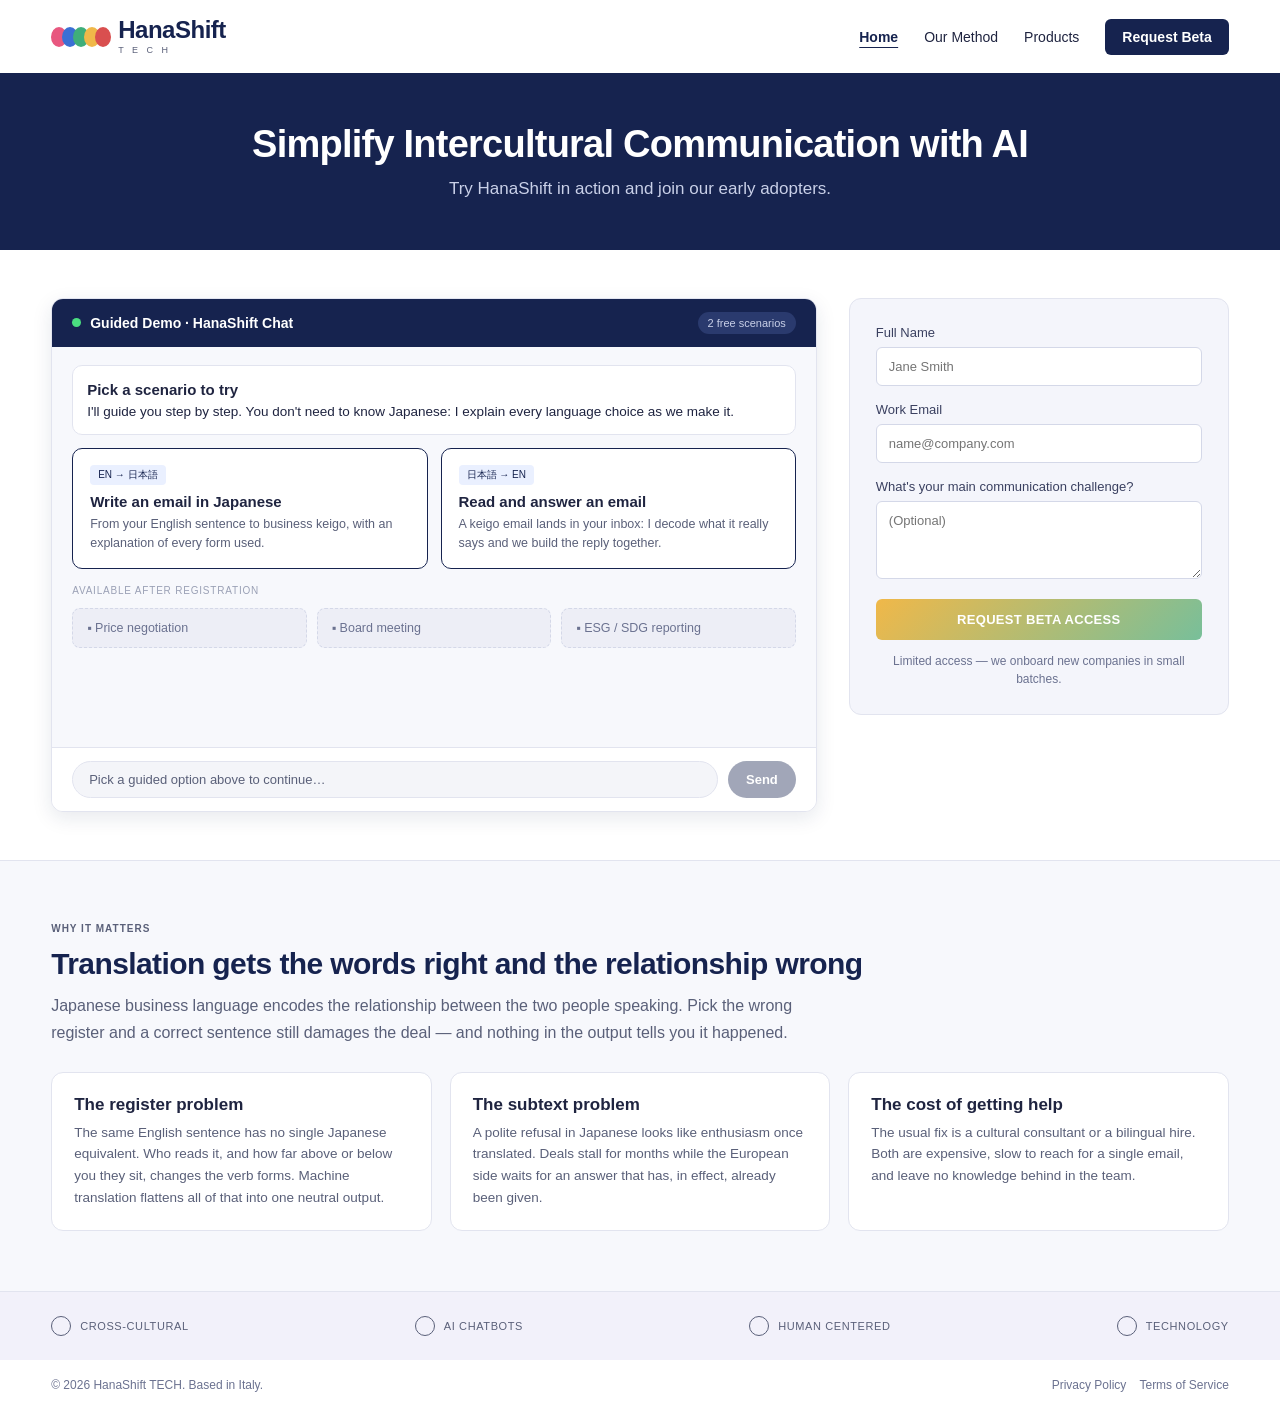
==== index.html @ e816ad3b "Add files via upload" ====
<!DOCTYPE html>
<html lang="en">
<head>
<meta charset="utf-8">
<meta name="viewport" content="width=device-width, initial-scale=1">
<title>HanaShift Tech — Cross-cultural communication between Europe and Japan</title>
<meta name="description" content="An AI assistant that writes and reads Japanese business communication in the right register, and explains every choice as it makes it.">
<link rel="stylesheet" href="assets/styles.css">
</head>
<body>

<div class="wrap">
  <nav>
    <a class="brand" href="index.html">
      <div class="petals">
        <span style="background:#E8577F"></span><span style="background:#3B6FD4"></span>
        <span style="background:#3FAE7A"></span><span style="background:#F0B849"></span>
        <span style="background:#D94F4F"></span>
      </div>
      <div class="wordmark"><strong>HanaShift</strong><em>T E C H</em></div>
    </a>
    <div class="navlinks">
      <a href="index.html" aria-current="page">Home</a>
      <a href="method.html">Our Method</a>
      <a href="products.html">Products</a>
      <a href="#form" class="navcta">Request Beta</a>
    </div>
  </nav>
</div>

<div class="hero">
  <div class="wrap">
    <h1>Simplify Intercultural Communication with AI</h1>
    <p>Try HanaShift in action and join our early adopters.</p>
  </div>
</div>

<div class="wrap">
  <div class="cols">

    <section class="demo">
      <div class="demohead">
        <div class="t"><span class="live"></span> Guided Demo &middot; HanaShift Chat</div>
        <div class="counter">2 free scenarios</div>
      </div>
      <div class="stage" id="stage" aria-live="polite"></div>
      <div class="bar">
        <input id="fakeinput" disabled value="Pick a guided option above to continue…" aria-label="Message field, disabled during the demo">
        <button disabled>Send</button>
      </div>
    </section>

    <aside class="form" id="form">
      <label for="n">Full Name</label>
      <input id="n" placeholder="Jane Smith" autocomplete="name">
      <label for="e">Work Email</label>
      <input id="e" type="email" placeholder="name@company.com" autocomplete="email">
      <label for="c">What's your main communication challenge?</label>
      <textarea id="c" placeholder="(Optional)"></textarea>
      <button class="gold" type="button" id="submit">REQUEST BETA ACCESS</button>
      <p class="fine">Limited access — we onboard new companies in small batches.</p>
    </aside>

  </div>
</div>

<div class="section alt">
  <div class="wrap">
    <p class="eyebrow">WHY IT MATTERS</p>
    <h2>Translation gets the words right and the relationship wrong</h2>
    <p class="lede">Japanese business language encodes the relationship between the two people speaking. Pick the wrong
      register and a correct sentence still damages the deal — and nothing in the output tells you it happened.</p>
    <div class="grid g3">
      <div class="tile">
        <h3>The register problem</h3>
        <p>The same English sentence has no single Japanese equivalent. Who reads it, and how far above or below you they
          sit, changes the verb forms. Machine translation flattens all of that into one neutral output.</p>
      </div>
      <div class="tile">
        <h3>The subtext problem</h3>
        <p>A polite refusal in Japanese looks like enthusiasm once translated. Deals stall for months while the European
          side waits for an answer that has, in effect, already been given.</p>
      </div>
      <div class="tile">
        <h3>The cost of getting help</h3>
        <p>The usual fix is a cultural consultant or a bilingual hire. Both are expensive, slow to reach for a single
          email, and leave no knowledge behind in the team.</p>
      </div>
    </div>
  </div>
</div>

<div class="strip">
  <div class="wrap">
    <div><i></i>CROSS-CULTURAL</div><div><i></i>AI CHATBOTS</div>
    <div><i></i>HUMAN CENTERED</div><div><i></i>TECHNOLOGY</div>
  </div>
</div>

<div class="wrap"><footer>
  <span>&copy; 2026 HanaShift TECH. Based in Italy.</span>
  <span><a href="privacy.html">Privacy Policy</a> &nbsp;&nbsp; <a href="terms.html">Terms of Service</a></span>
</footer></div>

<script src="assets/demo.js"></script>
<script>
/* GitHub Pages serves static files only — there is no backend to post to.
   Paste a form endpoint here (Formspree, Getform, Google Apps Script, etc.)
   and the form starts working. Leave empty and it just explains itself. */
const FORM_ENDPOINT = '';

const btn = document.getElementById('submit');
const fine = document.querySelector('.fine');

btn.addEventListener('click', async function () {
  const name = document.getElementById('n').value.trim();
  const email = document.getElementById('e').value.trim();
  const msg = document.getElementById('c').value.trim();

  if (!name || !email) { fine.textContent = 'Please fill in your name and work email.'; return; }
  if (!/^[^@\s]+@[^@\s]+\.[^@\s]+$/.test(email)) { fine.textContent = 'That email address doesn\'t look right.'; return; }

  if (!FORM_ENDPOINT) {
    fine.textContent = 'Demo mode: no form endpoint configured yet (see FORM_ENDPOINT in index.html).';
    return;
  }

  btn.disabled = true;
  btn.textContent = 'SENDING…';
  try {
    const res = await fetch(FORM_ENDPOINT, {
      method: 'POST',
      headers: { 'Content-Type': 'application/json', 'Accept': 'application/json' },
      body: JSON.stringify({ name: name, email: email, message: msg })
    });
    if (!res.ok) throw new Error(res.status);
    btn.textContent = 'REQUEST RECEIVED';
    fine.textContent = 'Thanks — we\'ll be in touch shortly.';
  } catch (err) {
    btn.disabled = false;
    btn.textContent = 'REQUEST BETA ACCESS';
    fine.textContent = 'Something went wrong. Please email us directly instead.';
  }
});
</script>
</body>
</html>
---- assets/styles.css ----
:root{
  --navy:#16234F; --navy2:#2A3A6E; --ink:#1F2440; --muted:#5A6079;
  --line:#E2E4EF; --bg:#F7F8FC; --paper:#FFFFFF; --lav:#F2F1FA;
  --gold:#F0B849; --green:#3FAE7A;
  --amberBg:#FFF8E8; --amberInk:#6B5418; --amberHead:#8A6516;
  --redBg:#FDEEEE; --redInk:#8A4444; --redHead:#B03A3A;
  --sans:-apple-system,BlinkMacSystemFont,"Segoe UI",Roboto,"Helvetica Neue",Arial,sans-serif;
  --jp:"Hiragino Sans","Yu Gothic","Noto Sans JP",Meiryo,var(--sans);
}
*{box-sizing:border-box}
html{scroll-behavior:smooth}
body{margin:0;font-family:var(--sans);color:var(--ink);background:var(--paper);-webkit-font-smoothing:antialiased}
:focus-visible{outline:2px solid var(--gold);outline-offset:2px;border-radius:4px}
.wrap{max-width:1280px;margin:0 auto;padding:0 clamp(16px,4vw,64px)}

/* ---------- nav ---------- */
nav{display:flex;align-items:center;justify-content:space-between;padding:18px 0;gap:16px;flex-wrap:wrap}
.brand{display:flex;align-items:center;gap:12px;text-decoration:none}
.petals{display:flex}
.petals span{width:16px;height:20px;border-radius:50%;margin-right:-5px}
.wordmark strong{display:block;font-size:24px;font-weight:800;color:var(--navy);letter-spacing:-.02em;line-height:1}
.wordmark em{display:block;font-style:normal;font-size:9px;letter-spacing:3px;color:var(--muted);margin-top:3px}
.navlinks{display:flex;align-items:center;gap:26px;font-size:14px}
.navlinks a{color:var(--ink);text-decoration:none}
.navlinks a:hover{color:var(--navy)}
.navlinks a[aria-current]{font-weight:600;color:var(--navy);text-decoration:underline;text-underline-offset:5px}
.navcta{background:var(--navy);color:#fff!important;padding:10px 17px;border-radius:6px;font-weight:600}

/* ---------- hero ---------- */
.hero{background:var(--navy);color:#fff;text-align:center;padding:clamp(30px,5vw,48px) 0}
.hero h1{font-size:clamp(24px,3.4vw,38px);line-height:1.24;margin:0 0 8px;font-weight:800;letter-spacing:-.02em}
.hero p{margin:0 auto;max-width:640px;color:#C9D0E8;font-size:clamp(14px,1.5vw,17px);line-height:1.5}

/* ---------- generic page sections ---------- */
.section{padding:clamp(32px,5vw,60px) 0}
.section.alt{background:var(--bg);border-top:1px solid var(--line);border-bottom:1px solid var(--line)}
.eyebrow{font-size:10px;letter-spacing:1px;color:var(--green);font-weight:700;margin:0 0 10px}
.section h2{font-size:clamp(21px,2.6vw,30px);margin:0 0 12px;letter-spacing:-.02em;color:var(--navy)}
.section h3{font-size:17px;margin:0 0 7px;color:var(--ink)}
.lede{font-size:16px;line-height:1.65;color:var(--muted);max-width:760px;margin:0 0 26px}
.section p{line-height:1.65;color:var(--muted)}
.grid{display:grid;gap:18px}
.g2{grid-template-columns:repeat(2,1fr)}
.g3{grid-template-columns:repeat(3,1fr)}
@media(max-width:860px){.g2,.g3{grid-template-columns:1fr}}
.tile{background:#fff;border:1px solid var(--line);border-radius:12px;padding:22px}
.tile.alt{background:var(--bg)}
.tile p{margin:0;font-size:13.5px;line-height:1.6}
.tile .tag{display:inline-block;font-size:10px;letter-spacing:.6px;background:#EAF0FF;color:var(--navy);padding:4px 9px;border-radius:4px;margin-bottom:11px;font-weight:600}
.tile .tag.soon{background:#EDEEF6;color:#7A809A}
.tile ul{margin:12px 0 0;padding-left:18px;color:var(--muted);font-size:13.5px;line-height:1.75}

/* register comparison */
.reg{background:#fff;border:1px solid var(--line);border-radius:12px;overflow:hidden}
.reg .head{background:var(--navy);color:#fff;padding:12px 18px;font-size:13px;font-weight:600}
.reg .rowx{display:grid;grid-template-columns:150px 1fr;gap:0;border-top:1px solid var(--line)}
@media(max-width:700px){.reg .rowx{grid-template-columns:1fr}}
.reg .who{background:var(--bg);padding:16px 18px;font-size:13px;font-weight:600;color:var(--navy)}
.reg .who small{display:block;font-weight:400;color:var(--muted);margin-top:4px;font-size:11.5px}
.reg .say{padding:16px 18px}
.reg .say .jp{font-family:var(--jp);font-size:16px;line-height:1.6;color:var(--ink)}
.reg .say p{margin:7px 0 0;font-size:12.5px;line-height:1.6;color:var(--muted)}

/* ---------- demo ---------- */
.cols{display:grid;grid-template-columns:1fr 380px;gap:32px;align-items:start;padding:clamp(24px,4vw,48px) 0}
@media(max-width:940px){.cols{grid-template-columns:1fr}}
.demo{border:1px solid var(--line);border-radius:12px;overflow:hidden;box-shadow:0 6px 20px rgba(22,35,79,.10);background:var(--paper)}
.demohead{background:var(--navy);color:#fff;display:flex;align-items:center;justify-content:space-between;gap:12px;padding:13px 20px}
.demohead .t{display:flex;align-items:center;gap:9px;font-size:14px;font-weight:600}
.live{width:9px;height:9px;border-radius:50%;background:#4ADE80;flex:none}
.counter{background:var(--navy2);color:#C9D0E8;font-size:11px;padding:5px 10px;border-radius:20px;white-space:nowrap}
.stage{background:var(--bg);padding:18px 20px;min-height:400px;max-height:min(62vh,580px);overflow-y:auto;scroll-behavior:smooth}
@media(max-width:600px){.stage{padding:14px}}

.row{margin-bottom:13px}
.row.me{display:flex;justify-content:flex-end}
.bot{background:#fff;border:1px solid var(--line);border-radius:10px;padding:12px 14px;font-size:13.5px;line-height:1.55}
.me .bubble{background:var(--navy);color:#fff;border-radius:10px;padding:10px 14px;font-size:13.5px;line-height:1.5;max-width:80%}
.opts{display:flex;flex-wrap:wrap;gap:8px;margin-top:10px}
.opt{font:inherit;font-size:12.5px;background:#F4F5F9;border:1px solid var(--line);color:var(--muted);
     border-radius:16px;padding:7px 13px;cursor:pointer;transition:background .15s,color .15s,border-color .15s,transform .15s}
.opt:hover:not(:disabled){border-color:var(--navy);color:var(--navy);background:#EAF0FF;transform:translateY(-1px)}
.opt.chosen{background:var(--navy)!important;color:#fff!important;border-color:var(--navy)!important}
.opt:disabled{cursor:not-allowed;opacity:.55;border-style:dashed}
.opt .lock{font-size:10px;margin-right:5px}
.steps{display:flex;gap:7px;flex-wrap:wrap;margin-bottom:14px}
.chip{font-size:11px;padding:6px 11px;border-radius:14px;background:#E7EAF4;color:#6B7290;transition:background .3s,color .3s}
.chip.on{background:var(--navy);color:#fff;font-weight:500}

/* thinking */
.think{display:flex;align-items:center;gap:11px;background:#fff;border:1px solid var(--line);border-radius:10px;padding:12px 14px}
.think .dots{display:flex;gap:4px}
.think .dots i{width:6px;height:6px;border-radius:50%;background:var(--navy);opacity:.35;animation:bounce 1.25s infinite}
.think .dots i:nth-child(2){animation-delay:.16s}
.think .dots i:nth-child(3){animation-delay:.32s}
@keyframes bounce{0%,60%,100%{transform:translateY(0);opacity:.3}30%{transform:translateY(-4px);opacity:1}}
.think .lbl{font-size:12.5px;color:var(--muted)}
.think .lbl b{color:var(--navy);font-weight:600}

/* scenario picker */
.pick{display:grid;grid-template-columns:1fr 1fr;gap:13px;margin-top:12px}
@media(max-width:600px){.pick{grid-template-columns:1fr}}
.card{text-align:left;font:inherit;background:#fff;border:1.5px solid var(--navy);border-radius:10px;padding:15px 17px;cursor:pointer;
      transition:transform .15s,box-shadow .15s}
.card:hover:not(:disabled){transform:translateY(-2px);box-shadow:0 6px 16px rgba(22,35,79,.12)}
.card:disabled{border:1px dashed #D4D8E8;background:#EDEEF6;cursor:not-allowed;transform:none;box-shadow:none}
.card .tag{display:inline-block;font-size:10px;background:#EAF0FF;color:var(--navy);padding:3px 8px;border-radius:4px;margin-bottom:8px}
.card:disabled .tag{background:#E0E2ED;color:#8A90A6}
.card h4{margin:0 0 5px;font-size:15px;color:var(--ink)}
.card p{margin:0;font-size:12.5px;line-height:1.5;color:var(--muted)}
.locked{display:grid;grid-template-columns:repeat(3,1fr);gap:10px;margin-top:12px}
@media(max-width:600px){.locked{grid-template-columns:1fr}}
.lockrow{background:#EDEEF6;border:1px dashed #D4D8E8;border-radius:8px;padding:12px 14px;font-size:12.5px;color:#6B7290}
.stage .eyebrow{color:#9AA0B5;font-weight:500;letter-spacing:.8px;margin:16px 0 0}

/* generated output */
.mail{background:#fff;border:1.5px solid var(--green);border-radius:10px;padding:15px 18px}
.mail .lbl{font-size:10px;letter-spacing:.8px;color:var(--green);font-weight:700;display:block;margin-bottom:9px}
.mail pre{font-family:var(--jp);font-size:14.5px;line-height:1.75;margin:0;white-space:pre-wrap;color:var(--ink)}
.note{border-radius:8px;padding:11px 13px;margin-top:11px;font-size:12.5px;line-height:1.55}
.note.amber{background:var(--amberBg);color:var(--amberInk)}
.note.amber b{color:var(--amberHead);display:block;margin-bottom:4px}
.note.red{background:var(--redBg);color:var(--redInk)}
.note.red b{color:var(--redHead);display:block;margin-bottom:4px}
.gloss{background:var(--amberBg);border-radius:10px;padding:14px 16px;margin-top:12px}
.gloss>b{color:var(--amberHead);font-size:13px}
.term{background:#fff;border-radius:8px;padding:10px 13px;margin-top:9px}
.term .jp{font-family:var(--jp);font-size:13.5px;font-weight:600}
.term .kind{font-size:10px;background:#EAF0FF;color:var(--navy);padding:3px 7px;border-radius:4px;margin-left:8px;vertical-align:2px}
.term p{margin:5px 0 0;font-size:12px;line-height:1.5;color:var(--muted)}
.quiet{background:#EDEEF6;border:1px dashed #D4D8E8;border-radius:8px;padding:11px 14px;font-size:12.5px;color:var(--muted);line-height:1.5}

.gate{background:var(--navy);color:#fff;display:flex;align-items:center;justify-content:space-between;gap:16px;padding:16px 20px;flex-wrap:wrap}
.gate b{font-size:14px;display:block}
.gate span{font-size:12.5px;color:#B9C3E0;line-height:1.5}
.gold{font:inherit;font-weight:700;font-size:13px;letter-spacing:.3px;color:#fff;border:0;cursor:pointer;text-align:center;
      background:linear-gradient(135deg,var(--gold),#78BF9A);padding:13px 20px;border-radius:6px;text-decoration:none;display:inline-block}
.gold:hover{filter:brightness(1.05)}
.bar{display:flex;gap:10px;align-items:center;padding:13px 20px;border-top:1px solid var(--line);background:#fff}
.bar input{flex:1;min-width:0;font:inherit;font-size:13px;padding:10px 16px;border:1px solid var(--line);border-radius:20px;background:#F4F5F9;color:var(--muted)}
.bar button{font:inherit;font-size:13px;font-weight:600;background:var(--navy);color:#fff;border:0;border-radius:20px;padding:11px 18px;cursor:pointer}
.bar button:disabled{opacity:.4;cursor:not-allowed}

/* form */
.form{background:#F4F5FB;border:1px solid var(--line);border-radius:12px;padding:26px;transition:box-shadow .3s}
.form.flash{box-shadow:0 0 0 3px var(--gold)}
.form label{display:block;font-size:13px;font-weight:500;color:#3A4060;margin:0 0 7px}
.form input,.form textarea{width:100%;font:inherit;font-size:13px;padding:11px 12px;border:1px solid #D4D8E8;border-radius:6px;margin-bottom:16px;background:#fff}
.form textarea{min-height:78px;resize:vertical}
.form .gold{width:100%}
.fine{font-size:12px;color:#6B7290;text-align:center;line-height:1.5;margin:12px 0 0}

/* strip + footer */
.strip{background:var(--lav)}
.strip .wrap{display:flex;justify-content:space-between;gap:16px;flex-wrap:wrap;padding-top:24px;padding-bottom:24px}
.strip div{display:flex;align-items:center;gap:9px;font-size:11px;letter-spacing:.6px;color:var(--muted)}
.strip i{width:20px;height:20px;border:1.5px solid var(--muted);border-radius:50%;display:block;flex:none}
footer{display:flex;justify-content:space-between;gap:16px;flex-wrap:wrap;padding:18px 0;font-size:12px;color:#6B7290}
footer a{color:inherit;text-decoration:none}
footer a:hover{text-decoration:underline}

/* motion */
.fade{animation:fade .34s cubic-bezier(.22,.9,.35,1) both}
@keyframes fade{from{opacity:0;transform:translateY(8px)}to{opacity:1;transform:none}}
.opt{animation:pop .3s cubic-bezier(.22,.9,.35,1) both}
@keyframes pop{from{opacity:0;transform:translateY(6px) scale(.97)}to{opacity:1;transform:none}}
@media(prefers-reduced-motion:reduce){
  *{animation-duration:.01ms!important;animation-iteration-count:1!important;transition-duration:.01ms!important;scroll-behavior:auto!important}
}

/* ---------- legal pages ---------- */
.legal{max-width:780px;margin:0 auto;padding:clamp(28px,5vw,52px) 0}
.legal .meta{font-size:12.5px;color:var(--muted);margin:0 0 26px}
.legal .draft{background:var(--amberBg);border-radius:10px;padding:14px 16px;margin:0 0 30px;
  font-size:13px;line-height:1.6;color:var(--amberInk)}
.legal .draft b{display:block;color:var(--amberHead);margin-bottom:4px}
.legal h2{font-size:19px;color:var(--navy);margin:34px 0 10px;letter-spacing:-.01em}
.legal h2:first-of-type{margin-top:0}
.legal h3{font-size:15px;margin:20px 0 6px;color:var(--ink)}
.legal p,.legal li{font-size:14px;line-height:1.7;color:var(--muted)}
.legal ul{padding-left:20px;margin:8px 0}
.legal li{margin-bottom:6px}
.legal .ph{background:#EDEEF6;border-radius:4px;padding:1px 6px;font-size:13px;color:#4A5070}
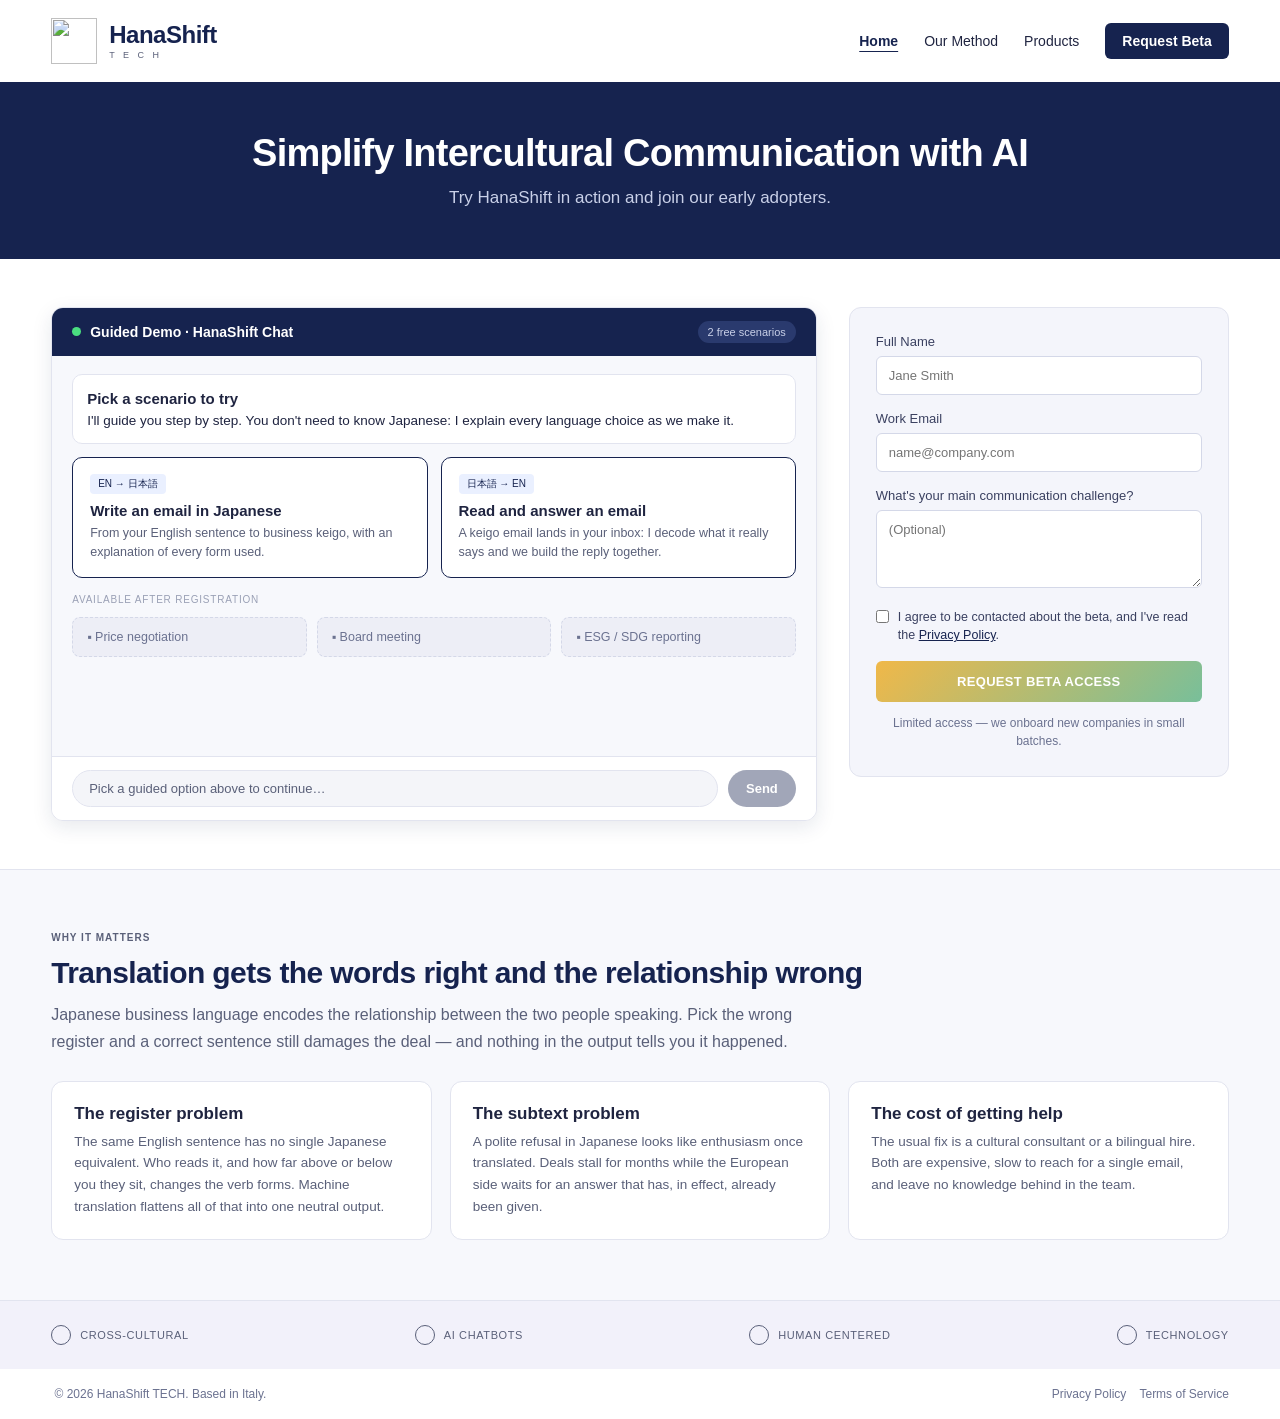
==== commit 9c9e6897: "Replace petals with logo image and update form handling" ====
--- a/index.html
+++ b/index.html
@@ -5,6 +5,7 @@
 <meta name="viewport" content="width=device-width, initial-scale=1">
 <title>HanaShift Tech — Cross-cultural communication between Europe and Japan</title>
 <meta name="description" content="An AI assistant that writes and reads Japanese business communication in the right register, and explains every choice as it makes it.">
+<link rel="icon" href="assets/favicon.png" type="image/png">
 <link rel="stylesheet" href="assets/styles.css">
 </head>
 <body>
@@ -12,11 +13,7 @@
 <div class="wrap">
   <nav>
     <a class="brand" href="index.html">
-      <div class="petals">
-        <span style="background:#E8577F"></span><span style="background:#3B6FD4"></span>
-        <span style="background:#3FAE7A"></span><span style="background:#F0B849"></span>
-        <span style="background:#D94F4F"></span>
-      </div>
+      <img class="mark" src="assets/mark.png" alt="" width="46" height="46">
       <div class="wordmark"><strong>HanaShift</strong><em>T E C H</em></div>
     </a>
     <div class="navlinks">
@@ -57,6 +54,18 @@
       <input id="e" type="email" placeholder="name@company.com" autocomplete="email">
       <label for="c">What's your main communication challenge?</label>
       <textarea id="c" placeholder="(Optional)"></textarea>
+
+      <div style="position:absolute;left:-9999px" aria-hidden="true">
+        <label for="company">Company (leave empty)</label>
+        <input id="company" type="text" tabindex="-1" autocomplete="off">
+      </div>
+
+      <label style="display:flex;gap:9px;align-items:flex-start;font-weight:400;font-size:12.5px;line-height:1.5;margin-bottom:16px;cursor:pointer">
+        <input type="checkbox" id="consent" style="width:auto;margin:2px 0 0;flex:none">
+        <span>I agree to be contacted about the beta, and I've read the
+          <a href="privacy.html" style="color:var(--navy)">Privacy Policy</a>.</span>
+      </label>
+
       <button class="gold" type="button" id="submit">REQUEST BETA ACCESS</button>
       <p class="fine">Limited access — we onboard new companies in small batches.</p>
     </aside>
@@ -98,48 +107,55 @@
 </div>
 
 <div class="wrap"><footer>
-  <span>&copy; 2026 HanaShift TECH. Based in Italy.</span>
+  <span class="flogo"><img src="assets/mark.png" alt=""> &copy; 2026 HanaShift TECH. Based in Italy.</span>
   <span><a href="privacy.html">Privacy Policy</a> &nbsp;&nbsp; <a href="terms.html">Terms of Service</a></span>
 </footer></div>
 
 <script src="assets/demo.js"></script>
 <script>
-/* GitHub Pages serves static files only — there is no backend to post to.
-   Paste a form endpoint here (Formspree, Getform, Google Apps Script, etc.)
-   and the form starts working. Leave empty and it just explains itself. */
-const FORM_ENDPOINT = '';
+
+const FORM_ENDPOINT = 'https://script.google.com/macros/s/AKfycbyyRyc6ujHx_OUegokKpyKIpXwE2NkzuU6CmTwWmoHFrar3cj2KbCZhE4tIMyyn8IKR/exec';
 
 const btn = document.getElementById('submit');
 const fine = document.querySelector('.fine');
+const DEFAULT_FINE = fine.textContent;
+
+function say(msg) { fine.textContent = msg; }
 
 btn.addEventListener('click', async function () {
   const name = document.getElementById('n').value.trim();
   const email = document.getElementById('e').value.trim();
-  const msg = document.getElementById('c').value.trim();
+  const message = document.getElementById('c').value.trim();
+  const company = document.getElementById('company').value; // honeypot
+  const consent = document.getElementById('consent').checked;
 
-  if (!name || !email) { fine.textContent = 'Please fill in your name and work email.'; return; }
-  if (!/^[^@\s]+@[^@\s]+\.[^@\s]+$/.test(email)) { fine.textContent = 'That email address doesn\'t look right.'; return; }
+  if (!name || !email) return say('Please fill in your name and work email.');
+  if (!/^[^@\s]+@[^@\s]+\.[^@\s]+$/.test(email)) return say('That email address doesn\'t look right.');
+  if (!consent) return say('Please tick the consent box so we can contact you.');
 
-  if (!FORM_ENDPOINT) {
-    fine.textContent = 'Demo mode: no form endpoint configured yet (see FORM_ENDPOINT in index.html).';
-    return;
-  }
+  if (!FORM_ENDPOINT) return say('Demo mode: no endpoint configured yet (see FORM_ENDPOINT in index.html).');
 
   btn.disabled = true;
   btn.textContent = 'SENDING…';
+  say('Sending…');
+
   try {
+    /* text/plain evita il preflight CORS, che Apps Script non gestisce. */
     const res = await fetch(FORM_ENDPOINT, {
       method: 'POST',
-      headers: { 'Content-Type': 'application/json', 'Accept': 'application/json' },
-      body: JSON.stringify({ name: name, email: email, message: msg })
+      headers: { 'Content-Type': 'text/plain;charset=utf-8' },
+      body: JSON.stringify({ name, email, message, company, page: location.href })
     });
-    if (!res.ok) throw new Error(res.status);
+    const out = await res.json();
+    if (!out.ok) throw new Error(out.error || 'rejected');
+
     btn.textContent = 'REQUEST RECEIVED';
-    fine.textContent = 'Thanks — we\'ll be in touch shortly.';
+    say('Thanks — we\'ll be in touch shortly.');
   } catch (err) {
     btn.disabled = false;
     btn.textContent = 'REQUEST BETA ACCESS';
-    fine.textContent = 'Something went wrong. Please email us directly instead.';
+    say('Something went wrong. Please email us directly instead.');
+    setTimeout(() => say(DEFAULT_FINE), 6000);
   }
 });
 </script>
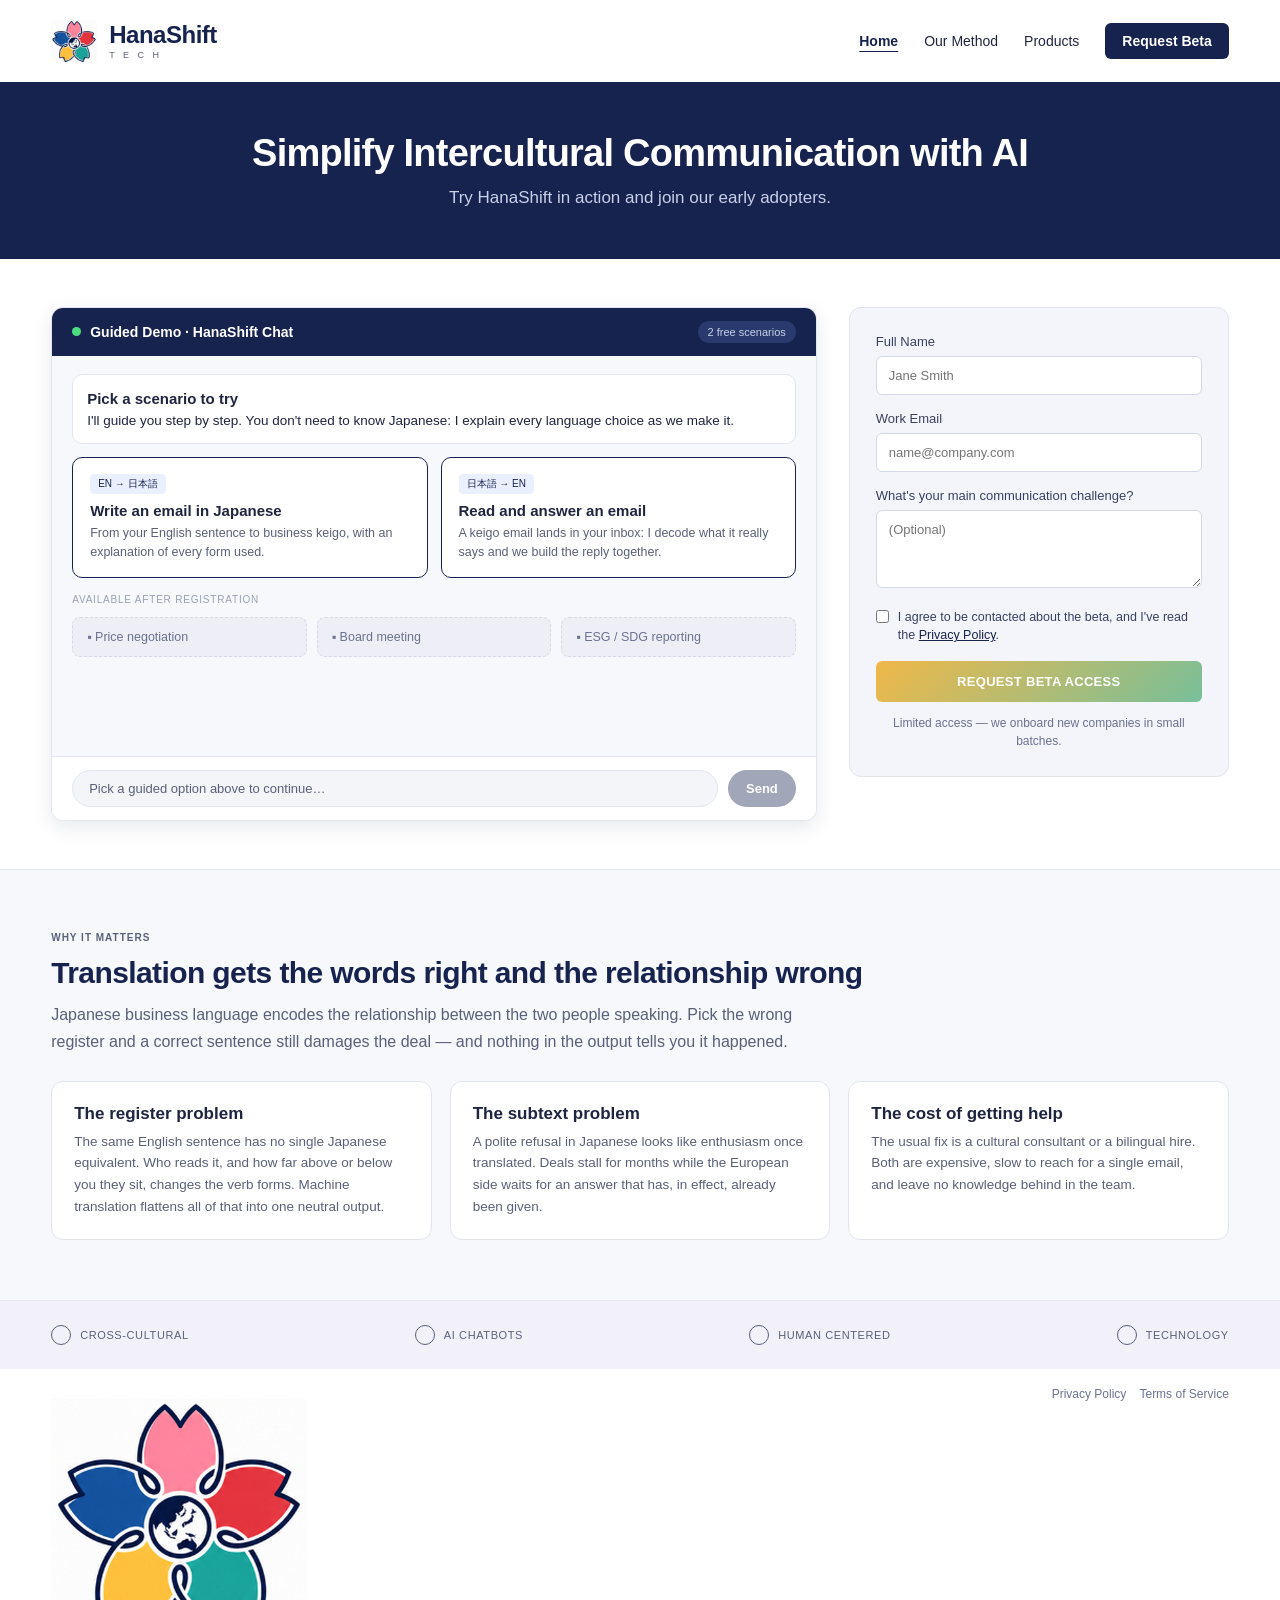
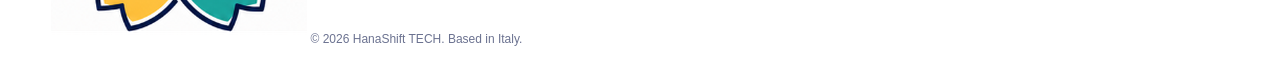
==== commit 9f486f70: "Enhance form with additional fields and validation Updated form fields to include company and seats," ====
--- a/index.html
+++ b/index.html
@@ -5,7 +5,12 @@
 <meta name="viewport" content="width=device-width, initial-scale=1">
 <title>HanaShift Tech — Cross-cultural communication between Europe and Japan</title>
 <meta name="description" content="An AI assistant that writes and reads Japanese business communication in the right register, and explains every choice as it makes it.">
-<link rel="icon" href="assets/favicon.png" type="image/png">
+<link rel="icon" href="assets/favicon.ico" sizes="any">
+<link rel="icon" href="assets/favicon-32.png" type="image/png" sizes="32x32">
+<link rel="icon" href="assets/favicon-16.png" type="image/png" sizes="16x16">
+<link rel="apple-touch-icon" href="assets/apple-touch-icon.png">
+<link rel="manifest" href="site.webmanifest">
+<meta name="theme-color" content="#16234F">
 <link rel="stylesheet" href="assets/styles.css">
 </head>
 <body>
@@ -55,9 +60,27 @@
       <label for="c">What's your main communication challenge?</label>
       <textarea id="c" placeholder="(Optional)"></textarea>
 
+      <!-- ATTIVA QUANDO VUOI: nome azienda + numero di utenti.
+           Togli questo commento e i due campi compaiono nel form.
+           Il JS li legge gia' se ci sono, e li ignora se non ci sono.
+           Ricorda di aggiungere anche le colonne in apps-script/Code.gs.
+
+      <label for="co">Company</label>
+      <input id="co" placeholder="Acme S.r.l." autocomplete="organization">
+
+      <label for="seats">How many people would use it?</label>
+      <select id="seats">
+        <option value="">Select…</option>
+        <option>1–5</option>
+        <option>6–20</option>
+        <option>21–100</option>
+        <option>More than 100</option>
+      </select>
+      -->
+
       <div style="position:absolute;left:-9999px" aria-hidden="true">
-        <label for="company">Company (leave empty)</label>
-        <input id="company" type="text" tabindex="-1" autocomplete="off">
+        <label for="hp_website">Website (leave empty)</label>
+        <input id="hp_website" type="text" tabindex="-1" autocomplete="off">
       </div>
 
       <label style="display:flex;gap:9px;align-items:flex-start;font-weight:400;font-size:12.5px;line-height:1.5;margin-bottom:16px;cursor:pointer">
@@ -113,7 +136,8 @@
 
 <script src="assets/demo.js"></script>
 <script>
-
+/* Endpoint del form. Vedi apps-script/Code.gs per il setup.
+   Incolla qui l'URL della distribuzione Apps Script (finisce con /exec). */
 const FORM_ENDPOINT = 'https://script.google.com/macros/s/AKfycbyyRyc6ujHx_OUegokKpyKIpXwE2NkzuU6CmTwWmoHFrar3cj2KbCZhE4tIMyyn8IKR/exec';
 
 const btn = document.getElementById('submit');
@@ -121,12 +145,16 @@
 const DEFAULT_FINE = fine.textContent;
 
 function say(msg) { fine.textContent = msg; }
+/* legge un campo se esiste, stringa vuota se e' ancora commentato nell'HTML */
+function val(id) { const el = document.getElementById(id); return el ? el.value.trim() : ''; }
 
 btn.addEventListener('click', async function () {
-  const name = document.getElementById('n').value.trim();
-  const email = document.getElementById('e').value.trim();
-  const message = document.getElementById('c').value.trim();
-  const company = document.getElementById('company').value; // honeypot
+  const name = val('n');
+  const email = val('e');
+  const message = val('c');
+  const company = val('co');      // attivo solo se il campo e' scommentato
+  const seats = val('seats');     // idem
+  const website = val('hp_website'); // honeypot
   const consent = document.getElementById('consent').checked;
 
   if (!name || !email) return say('Please fill in your name and work email.');
@@ -144,7 +172,7 @@
     const res = await fetch(FORM_ENDPOINT, {
       method: 'POST',
       headers: { 'Content-Type': 'text/plain;charset=utf-8' },
-      body: JSON.stringify({ name, email, message, company, page: location.href })
+      body: JSON.stringify({ name, email, company, seats, message, website, page: location.href })
     });
     const out = await res.json();
     if (!out.ok) throw new Error(out.error || 'rejected');
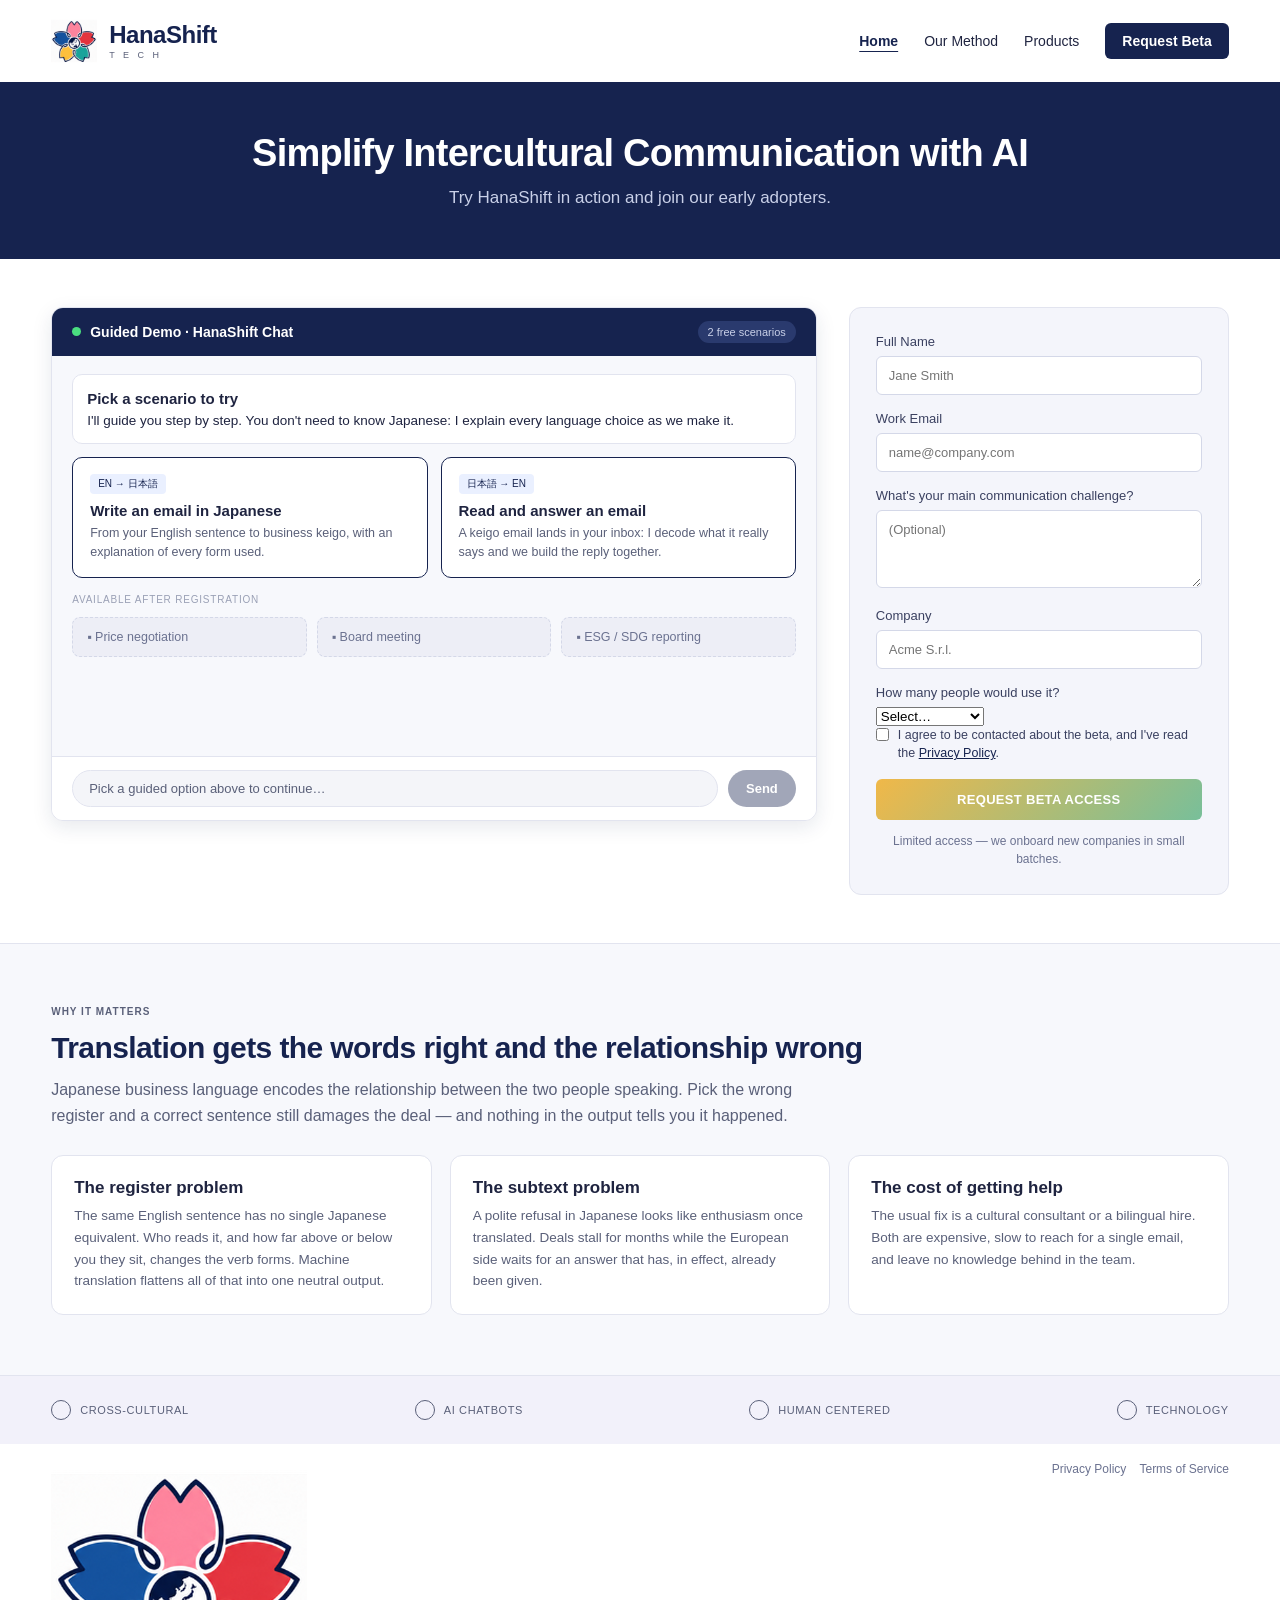
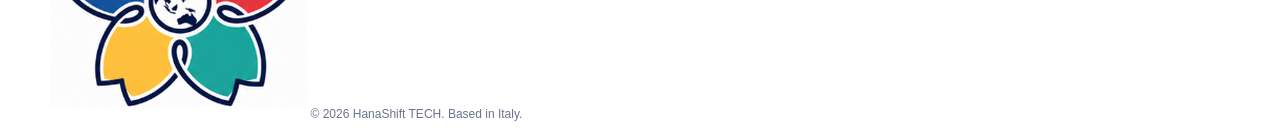
==== commit c575e499: "Remove unused comment for company fields in form Removed commented-out code related to company name " ====
--- a/index.html
+++ b/index.html
@@ -59,12 +59,6 @@
       <input id="e" type="email" placeholder="name@company.com" autocomplete="email">
       <label for="c">What's your main communication challenge?</label>
       <textarea id="c" placeholder="(Optional)"></textarea>
-
-      <!-- ATTIVA QUANDO VUOI: nome azienda + numero di utenti.
-           Togli questo commento e i due campi compaiono nel form.
-           Il JS li legge gia' se ci sono, e li ignora se non ci sono.
-           Ricorda di aggiungere anche le colonne in apps-script/Code.gs.
-
       <label for="co">Company</label>
       <input id="co" placeholder="Acme S.r.l." autocomplete="organization">
 
@@ -76,7 +70,6 @@
         <option>21–100</option>
         <option>More than 100</option>
       </select>
-      -->
 
       <div style="position:absolute;left:-9999px" aria-hidden="true">
         <label for="hp_website">Website (leave empty)</label>
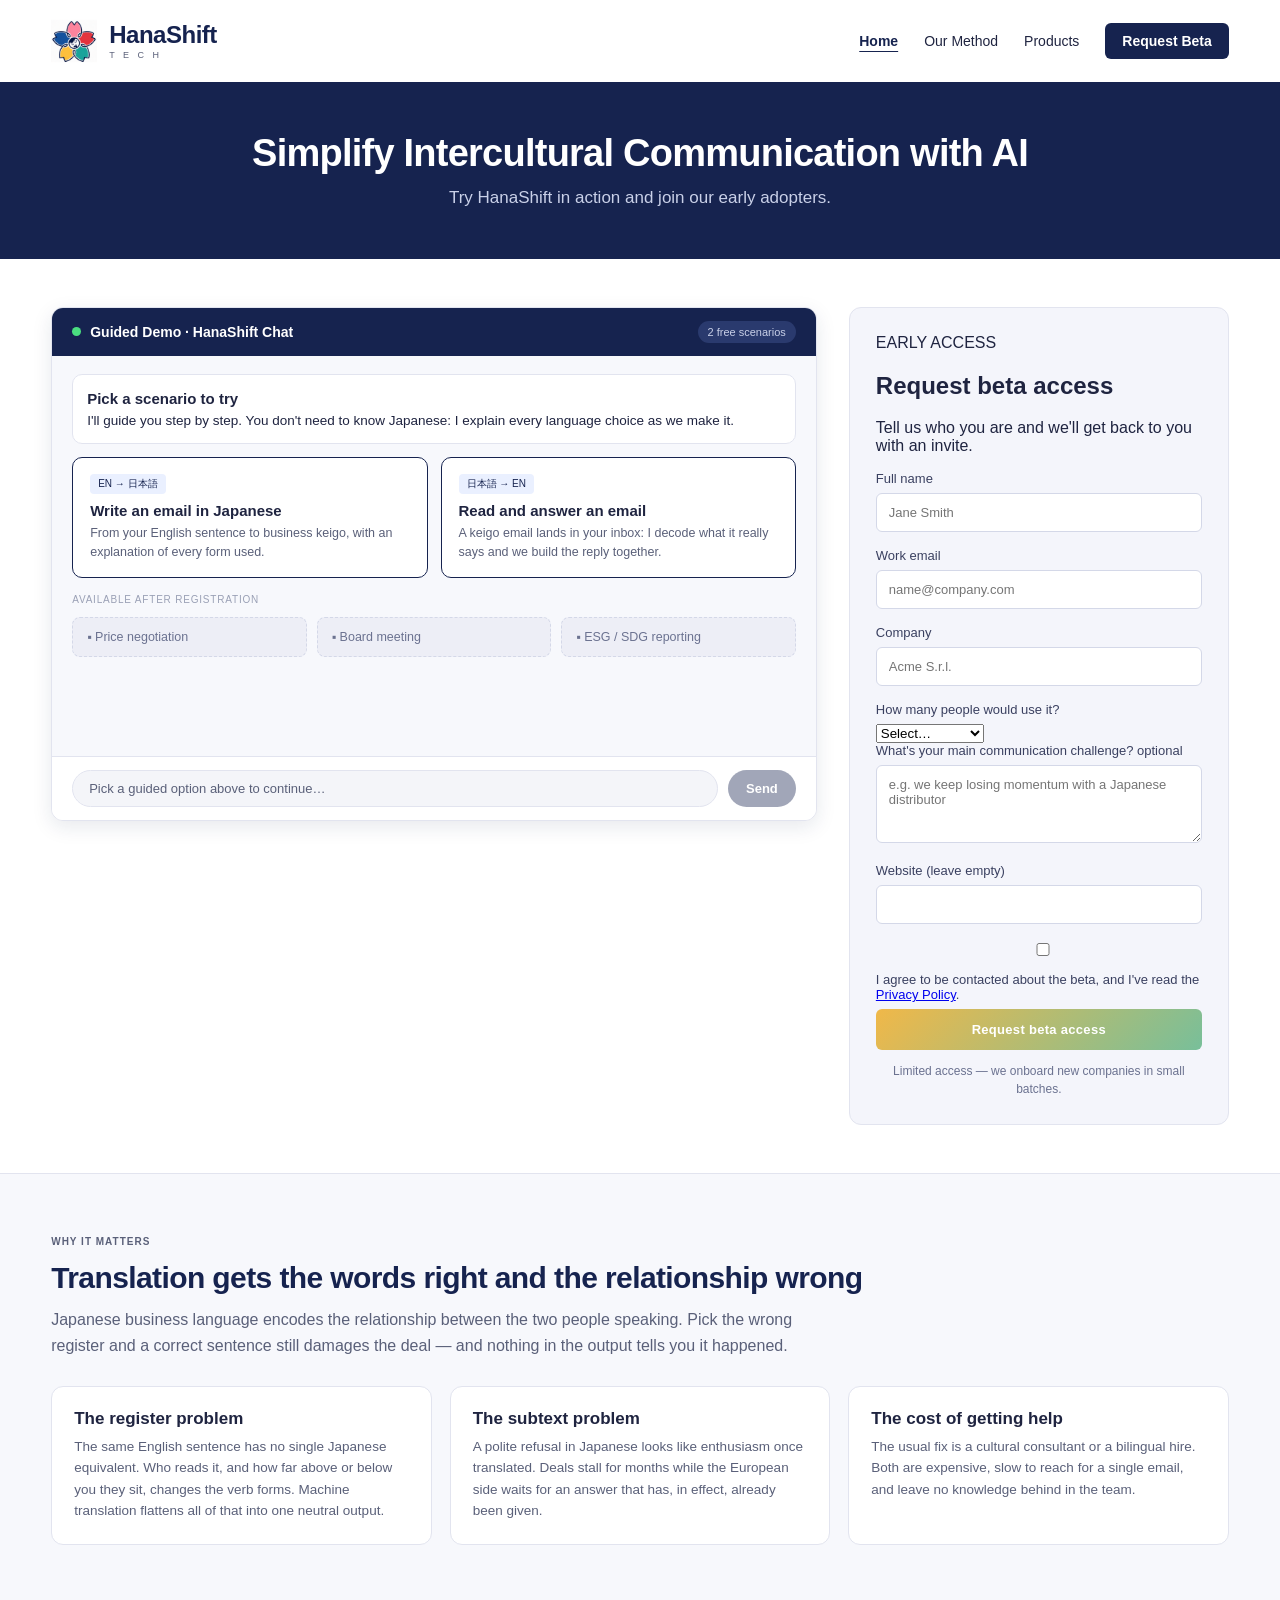
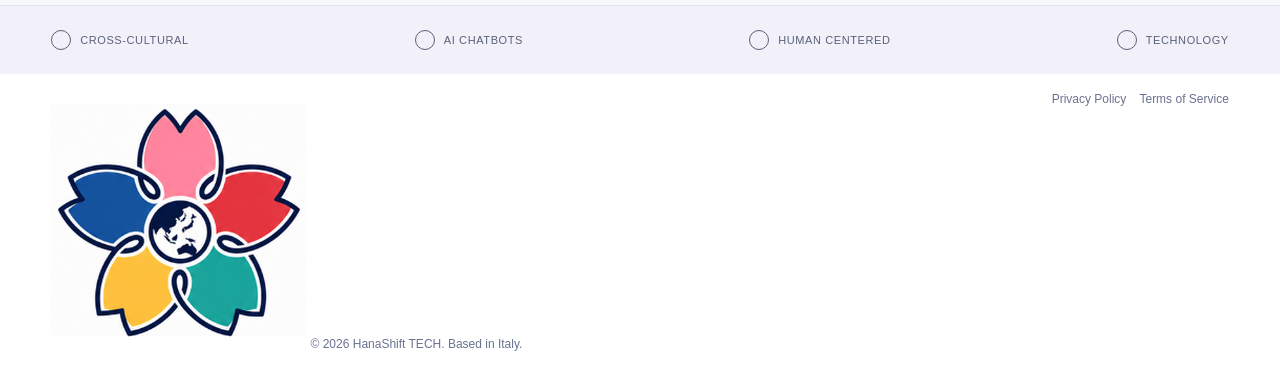
==== commit e8518880: "Refactor beta access form and update labels" ====
--- a/index.html
+++ b/index.html
@@ -53,36 +53,55 @@
     </section>
 
     <aside class="form" id="form">
-      <label for="n">Full Name</label>
-      <input id="n" placeholder="Jane Smith" autocomplete="name">
-      <label for="e">Work Email</label>
-      <input id="e" type="email" placeholder="name@company.com" autocomplete="email">
-      <label for="c">What's your main communication challenge?</label>
-      <textarea id="c" placeholder="(Optional)"></textarea>
-      <label for="co">Company</label>
-      <input id="co" placeholder="Acme S.r.l." autocomplete="organization">
-
-      <label for="seats">How many people would use it?</label>
-      <select id="seats">
-        <option value="">Select…</option>
-        <option>1–5</option>
-        <option>6–20</option>
-        <option>21–100</option>
-        <option>More than 100</option>
-      </select>
-
-      <div style="position:absolute;left:-9999px" aria-hidden="true">
+      <div class="form-head">
+        <span class="badge">EARLY ACCESS</span>
+        <h2>Request beta access</h2>
+        <p>Tell us who you are and we'll get back to you with an invite.</p>
+      </div>
+
+      <div class="field">
+        <label for="n">Full name</label>
+        <input id="n" placeholder="Jane Smith" autocomplete="name">
+      </div>
+
+      <div class="field">
+        <label for="e">Work email</label>
+        <input id="e" type="email" placeholder="name@company.com" autocomplete="email">
+      </div>
+      <div class="field">
+        <label for="co">Company</label>
+        <input id="co" placeholder="Acme S.r.l." autocomplete="organization">
+      </div>
+
+      <div class="field">
+        <label for="seats">How many people would use it?</label>
+        <select id="seats">
+          <option value="">Select…</option>
+          <option>1–5</option>
+          <option>6–20</option>
+          <option>21–100</option>
+          <option>More than 100</option>
+        </select>
+      </div>
+
+      <div class="field">
+        <label for="c">What's your main communication challenge? <span class="opt-tag">optional</span></label>
+        <textarea id="c" placeholder="e.g. we keep losing momentum with a Japanese distributor"></textarea>
+      </div>
+
+      <div class="hp" aria-hidden="true">
         <label for="hp_website">Website (leave empty)</label>
         <input id="hp_website" type="text" tabindex="-1" autocomplete="off">
       </div>
 
-      <label style="display:flex;gap:9px;align-items:flex-start;font-weight:400;font-size:12.5px;line-height:1.5;margin-bottom:16px;cursor:pointer">
-        <input type="checkbox" id="consent" style="width:auto;margin:2px 0 0;flex:none">
+      <label class="consent" for="consent">
+        <input type="checkbox" id="consent">
+        <span class="box" aria-hidden="true"></span>
         <span>I agree to be contacted about the beta, and I've read the
-          <a href="privacy.html" style="color:var(--navy)">Privacy Policy</a>.</span>
+          <a href="privacy.html">Privacy Policy</a>.</span>
       </label>
 
-      <button class="gold" type="button" id="submit">REQUEST BETA ACCESS</button>
+      <button class="gold" type="button" id="submit">Request beta access</button>
       <p class="fine">Limited access — we onboard new companies in small batches.</p>
     </aside>
 
@@ -129,39 +148,54 @@
 
 <script src="assets/demo.js"></script>
 <script>
-/* Endpoint del form. Vedi apps-script/Code.gs per il setup.
-   Incolla qui l'URL della distribuzione Apps Script (finisce con /exec). */
+
 const FORM_ENDPOINT = 'https://script.google.com/macros/s/AKfycbyyRyc6ujHx_OUegokKpyKIpXwE2NkzuU6CmTwWmoHFrar3cj2KbCZhE4tIMyyn8IKR/exec';
 
 const btn = document.getElementById('submit');
 const fine = document.querySelector('.fine');
 const DEFAULT_FINE = fine.textContent;
 
-function say(msg) { fine.textContent = msg; }
-/* legge un campo se esiste, stringa vuota se e' ancora commentato nell'HTML */
+function say(msg, kind) {
+  fine.textContent = msg;
+  fine.className = 'fine' + (kind ? ' ' + kind : '');
+}
+function reset(msg) { say(msg || DEFAULT_FINE); }
+function mark(id, bad) {
+  const el = document.getElementById(id);
+  if (el) el.classList.toggle('invalid', !!bad);
+}
 function val(id) { const el = document.getElementById(id); return el ? el.value.trim() : ''; }
+
+['n', 'e', 'c', 'co', 'seats'].forEach(id => {
+  const el = document.getElementById(id);
+  if (el) el.addEventListener('input', () => { mark(id, false); if (fine.classList.contains('err')) reset(); });
+});
 
 btn.addEventListener('click', async function () {
   const name = val('n');
   const email = val('e');
   const message = val('c');
-  const company = val('co');      // attivo solo se il campo e' scommentato
-  const seats = val('seats');     // idem
-  const website = val('hp_website'); // honeypot
+  const company = val('co');      
+  const seats = val('seats');     
+  const website = val('hp_website');
   const consent = document.getElementById('consent').checked;
 
-  if (!name || !email) return say('Please fill in your name and work email.');
-  if (!/^[^@\s]+@[^@\s]+\.[^@\s]+$/.test(email)) return say('That email address doesn\'t look right.');
-  if (!consent) return say('Please tick the consent box so we can contact you.');
-
-  if (!FORM_ENDPOINT) return say('Demo mode: no endpoint configured yet (see FORM_ENDPOINT in index.html).');
+  mark('n', false); mark('e', false);
+
+  if (!name) { mark('n', true); document.getElementById('n').focus(); return say('Please tell us your name.', 'err'); }
+  if (!email || !/^[^@\s]+@[^@\s]+\.[^@\s]+$/.test(email)) {
+    mark('e', true); document.getElementById('e').focus();
+    return say('That email address doesn\'t look right.', 'err');
+  }
+  if (!consent) return say('Please tick the consent box so we can contact you.', 'err');
+
+  if (!FORM_ENDPOINT) return say('Demo mode: no endpoint configured yet (see FORM_ENDPOINT in index.html).', 'err');
 
   btn.disabled = true;
-  btn.textContent = 'SENDING…';
-  say('Sending…');
+  btn.textContent = 'Sending…';
+  say('Sending your request…');
 
   try {
-    /* text/plain evita il preflight CORS, che Apps Script non gestisce. */
     const res = await fetch(FORM_ENDPOINT, {
       method: 'POST',
       headers: { 'Content-Type': 'text/plain;charset=utf-8' },
@@ -170,13 +204,13 @@
     const out = await res.json();
     if (!out.ok) throw new Error(out.error || 'rejected');
 
-    btn.textContent = 'REQUEST RECEIVED';
-    say('Thanks — we\'ll be in touch shortly.');
+    btn.textContent = 'Request received';
+    say('Thanks — we\'ll be in touch shortly.', 'ok');
   } catch (err) {
     btn.disabled = false;
-    btn.textContent = 'REQUEST BETA ACCESS';
-    say('Something went wrong. Please email us directly instead.');
-    setTimeout(() => say(DEFAULT_FINE), 6000);
+    btn.textContent = 'Request beta access';
+    say('Something went wrong. Please email us directly instead.', 'err');
+    setTimeout(reset, 6000);
   }
 });
 </script>
